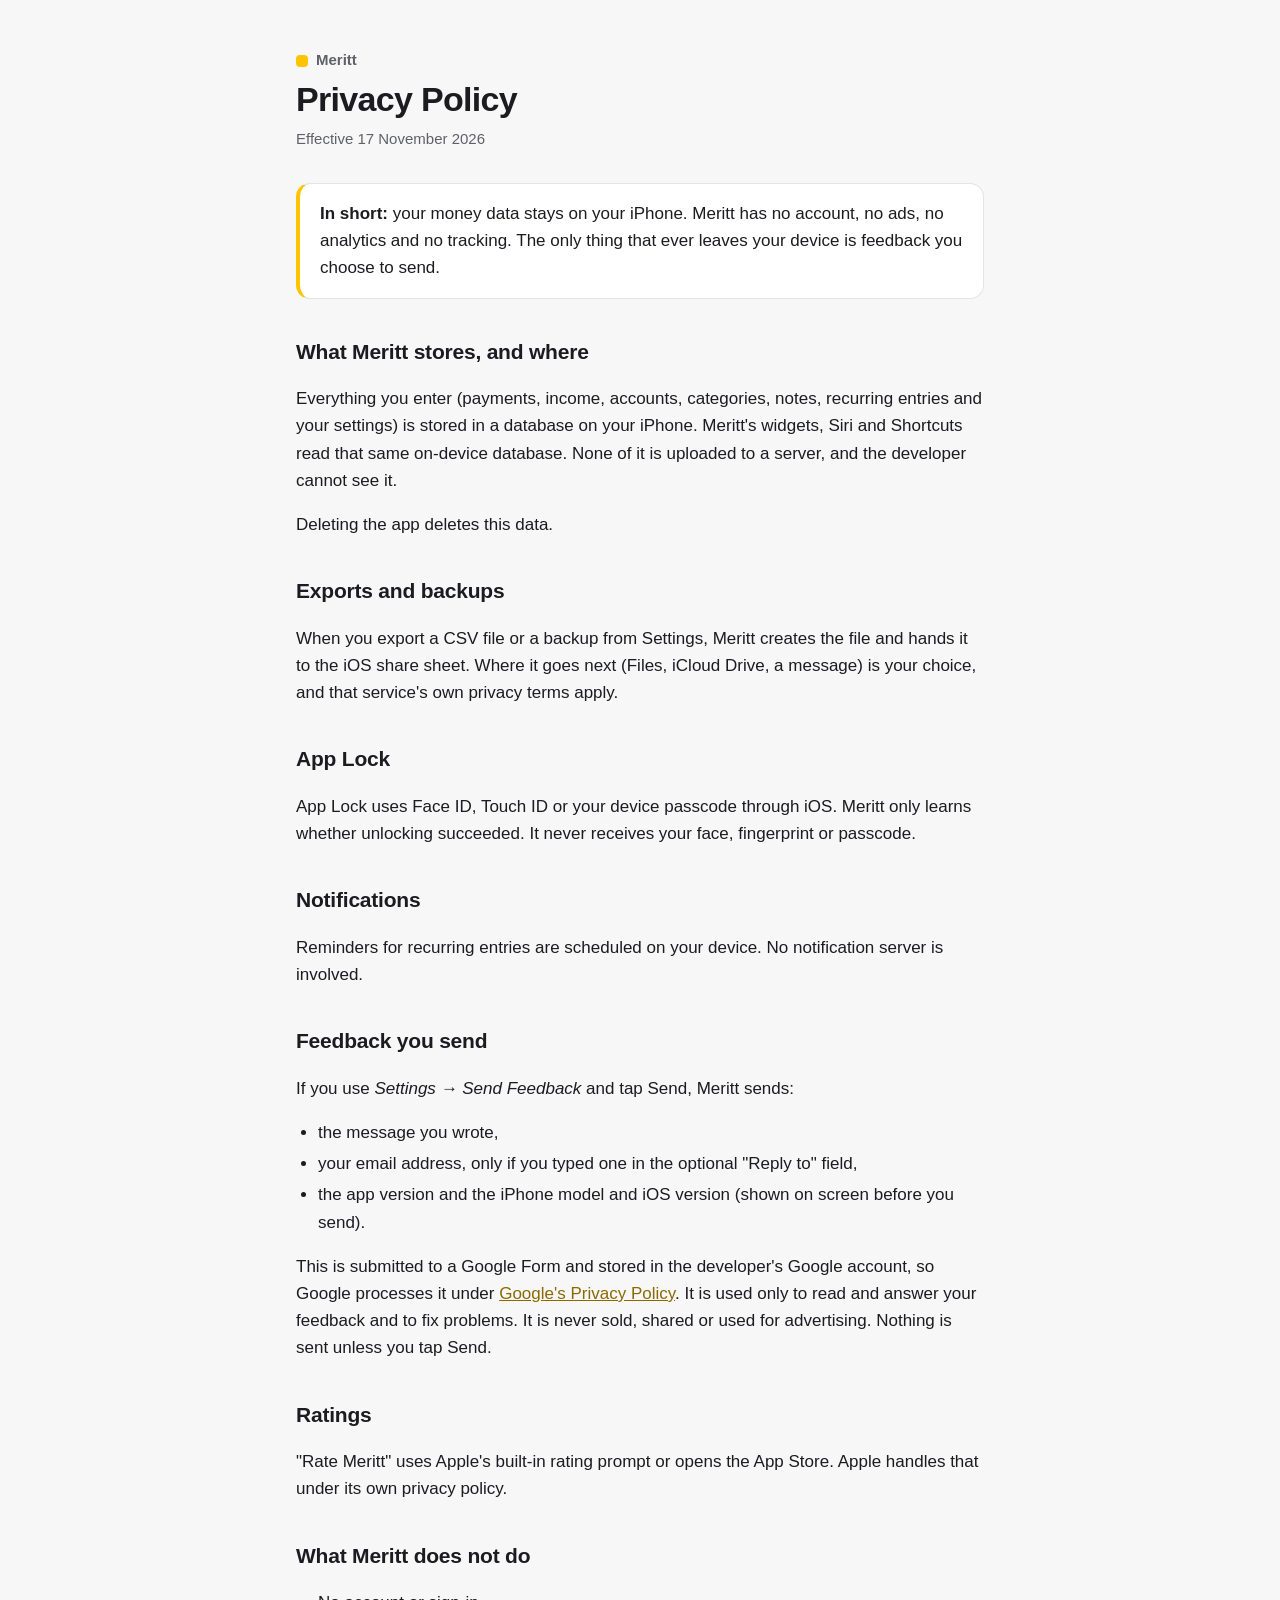
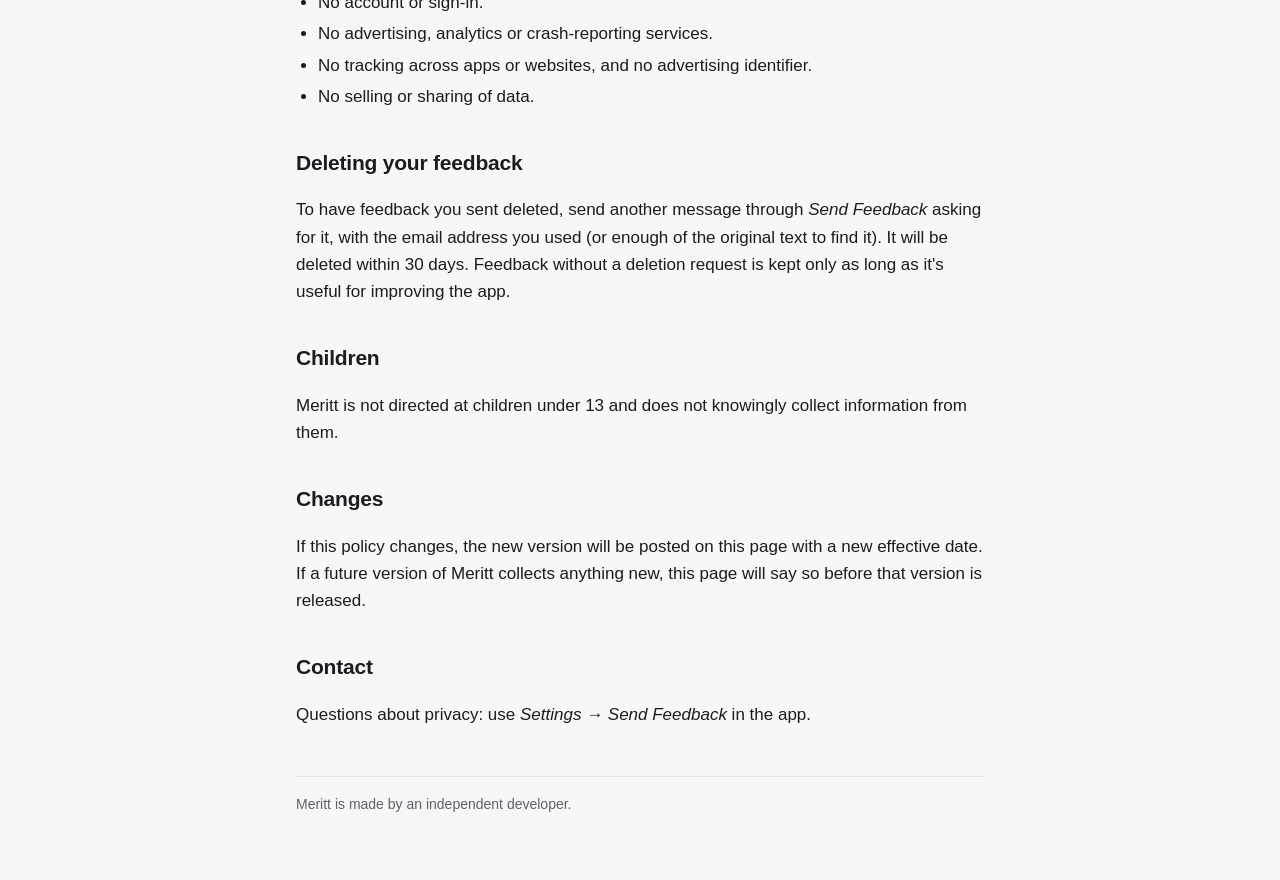
==== meritt/privacy/index.html @ 902e3b09 "Add Meritt privacy policy" ====
<!doctype html>
<html lang="en">
<head>
  <meta charset="utf-8" />
  <meta name="viewport" content="width=device-width, initial-scale=1" />
  <title>Meritt Privacy Policy</title>
  <meta name="description" content="How the Meritt money tracking app handles your data: it stays on your iPhone." />
  <meta name="color-scheme" content="light dark" />
  <style>
    :root {
      --bg: #f7f7f8;
      --surface: #ffffff;
      --text: #1c1c20;
      --muted: #5f6068;
      --line: #e4e4e8;
      --accent: #ffc400;
      --accent-ink: #8a6a00;
    }
    @media (prefers-color-scheme: dark) {
      :root {
        --bg: #0b0b0d;
        --surface: #17171a;
        --text: #f2f2f4;
        --muted: #a2a2aa;
        --line: #2a2a2f;
        --accent-ink: #ffc400;
      }
    }
    * { box-sizing: border-box; }
    body {
      margin: 0;
      background: var(--bg);
      color: var(--text);
      font: 17px/1.6 -apple-system, BlinkMacSystemFont, "SF Pro Text", "Segoe UI", Roboto, sans-serif;
      -webkit-text-size-adjust: 100%;
    }
    main { max-width: 720px; margin: 0 auto; padding: 48px 16px 64px; }
    header { margin-bottom: 32px; }
    .badge {
      display: inline-block;
      width: 12px; height: 12px;
      border-radius: 4px;
      background: var(--accent);
      margin-right: 8px;
      vertical-align: middle;
    }
    .app { font-weight: 600; color: var(--muted); font-size: 15px; }
    h1 { font-size: 34px; line-height: 1.15; margin: 8px 0 8px; letter-spacing: -0.02em; }
    .meta { color: var(--muted); font-size: 15px; margin: 0; }
    .summary {
      background: var(--surface);
      border: 1px solid var(--line);
      border-left: 4px solid var(--accent);
      border-radius: 14px;
      padding: 16px 20px;
      margin: 0 0 32px;
    }
    .summary p { margin: 0; }
    h2 { font-size: 21px; margin: 36px 0 8px; letter-spacing: -0.01em; }
    p, li { color: var(--text); }
    ul { padding-left: 22px; }
    li { margin: 4px 0; }
    a { color: var(--accent-ink); }
    footer { margin-top: 48px; padding-top: 16px; border-top: 1px solid var(--line); color: var(--muted); font-size: 14px; }
  </style>
</head>
<body>
  <main>
    <header>
      <div class="app"><span class="badge" aria-hidden="true"></span>Meritt</div>
      <h1>Privacy Policy</h1>
      <p class="meta">Effective 17 November 2026</p>
    </header>

    <div class="summary">
      <p><strong>In short:</strong> your money data stays on your iPhone. Meritt has no account, no ads, no
      analytics and no tracking. The only thing that ever leaves your device is feedback you choose to send.</p>
    </div>

    <h2>What Meritt stores, and where</h2>
    <p>Everything you enter (payments, income, accounts, categories, notes, recurring entries and your settings)
    is stored in a database on your iPhone. Meritt's widgets, Siri and Shortcuts read that same on-device
    database. None of it is uploaded to a server, and the developer cannot see it.</p>
    <p>Deleting the app deletes this data.</p>

    <h2>Exports and backups</h2>
    <p>When you export a CSV file or a backup from Settings, Meritt creates the file and hands it to the iOS share
    sheet. Where it goes next (Files, iCloud Drive, a message) is your choice, and that service's own privacy
    terms apply.</p>

    <h2>App Lock</h2>
    <p>App Lock uses Face ID, Touch ID or your device passcode through iOS. Meritt only learns whether
    unlocking succeeded. It never receives your face, fingerprint or passcode.</p>

    <h2>Notifications</h2>
    <p>Reminders for recurring entries are scheduled on your device. No notification server is involved.</p>

    <h2>Feedback you send</h2>
    <p>If you use <em>Settings → Send Feedback</em> and tap Send, Meritt sends:</p>
    <ul>
      <li>the message you wrote,</li>
      <li>your email address, only if you typed one in the optional "Reply to" field,</li>
      <li>the app version and the iPhone model and iOS version (shown on screen before you send).</li>
    </ul>
    <p>This is submitted to a Google Form and stored in the developer's Google account, so Google processes it
    under <a href="https://policies.google.com/privacy">Google's Privacy Policy</a>. It is used only to read and
    answer your feedback and to fix problems. It is never sold, shared or used for advertising. Nothing is
    sent unless you tap Send.</p>

    <h2>Ratings</h2>
    <p>"Rate Meritt" uses Apple's built-in rating prompt or opens the App Store. Apple handles that under its own
    privacy policy.</p>

    <h2>What Meritt does not do</h2>
    <ul>
      <li>No account or sign-in.</li>
      <li>No advertising, analytics or crash-reporting services.</li>
      <li>No tracking across apps or websites, and no advertising identifier.</li>
      <li>No selling or sharing of data.</li>
    </ul>

    <h2>Deleting your feedback</h2>
    <p>To have feedback you sent deleted, send another message through <em>Send Feedback</em> asking for it, with
    the email address you used (or enough of the original text to find it). It will be deleted within 30 days.
    Feedback without a deletion request is kept only as long as it's useful for improving the app.</p>

    <h2>Children</h2>
    <p>Meritt is not directed at children under 13 and does not knowingly collect information from them.</p>

    <h2>Changes</h2>
    <p>If this policy changes, the new version will be posted on this page with a new effective date. If a future
    version of Meritt collects anything new, this page will say so before that version is released.</p>

    <h2>Contact</h2>
    <p>Questions about privacy: use <em>Settings → Send Feedback</em> in the app.</p>

    <footer>Meritt is made by an independent developer.</footer>
  </main>
</body>
</html>
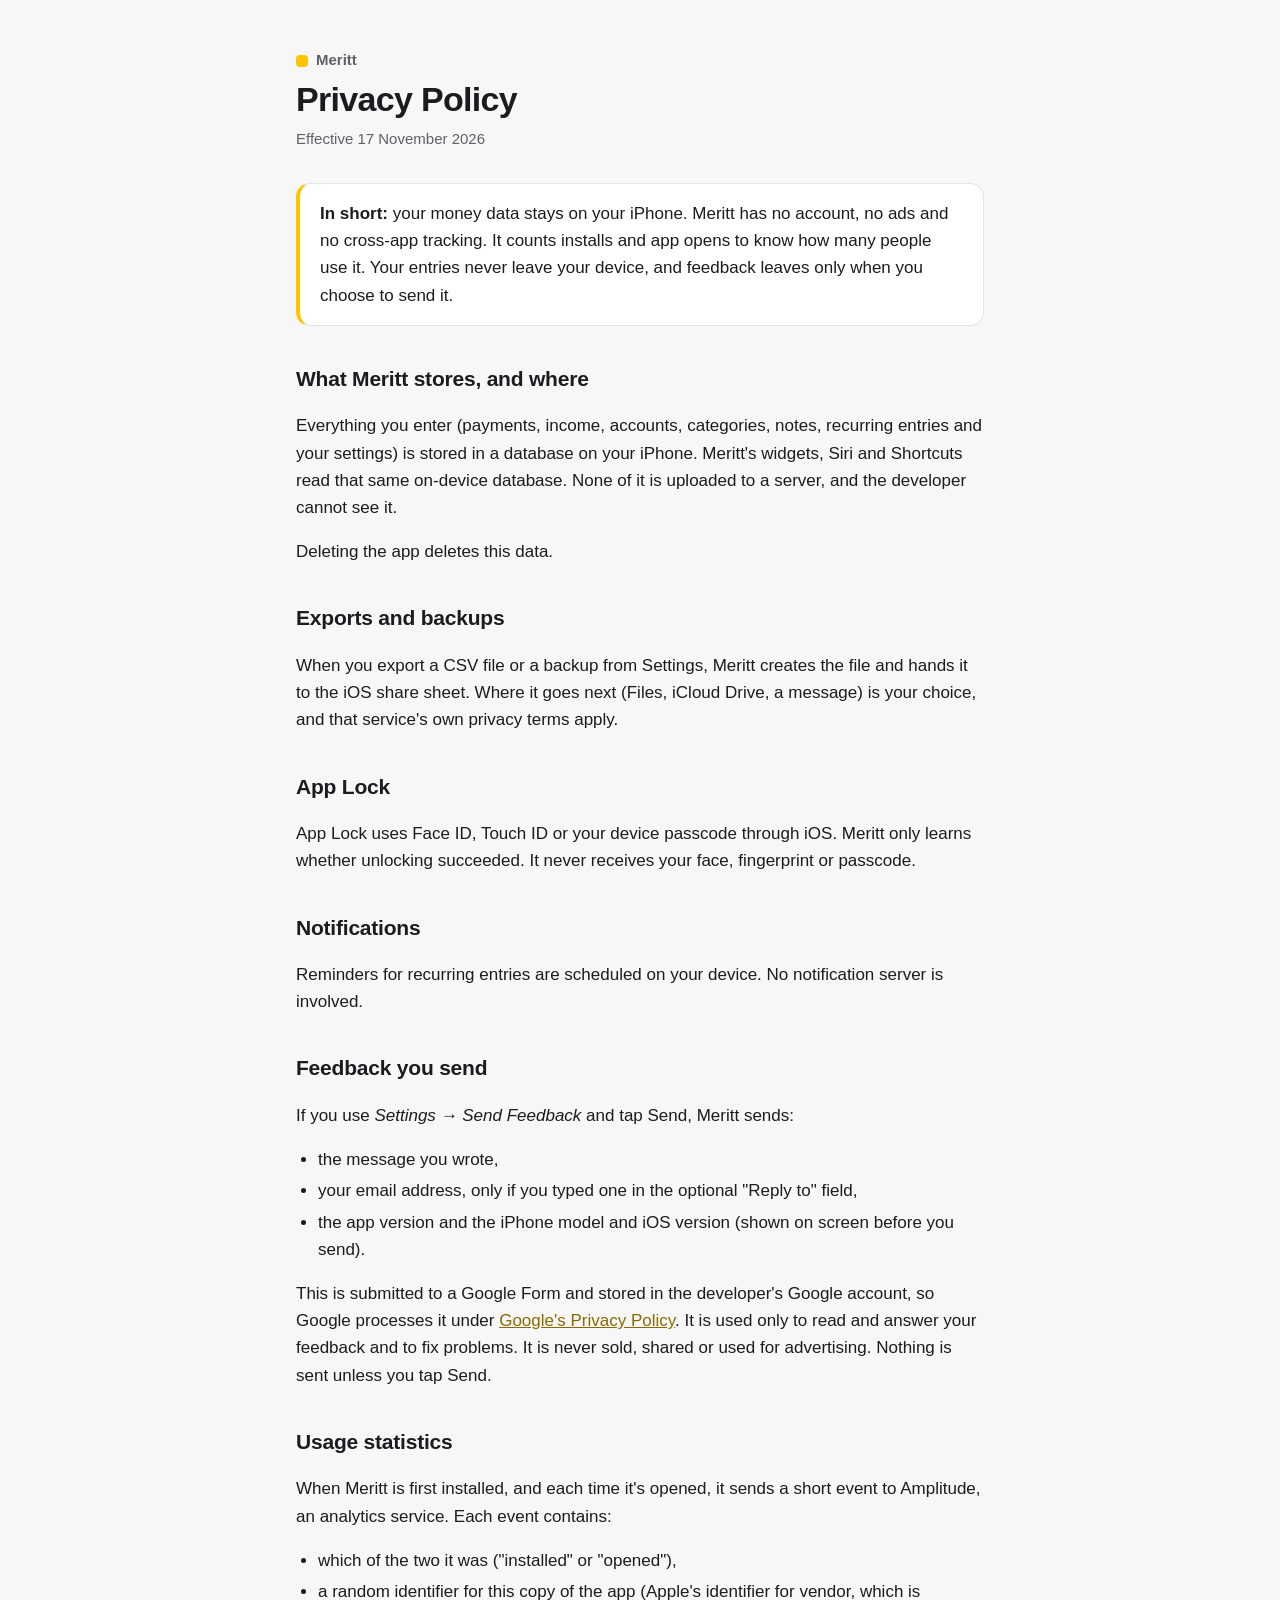
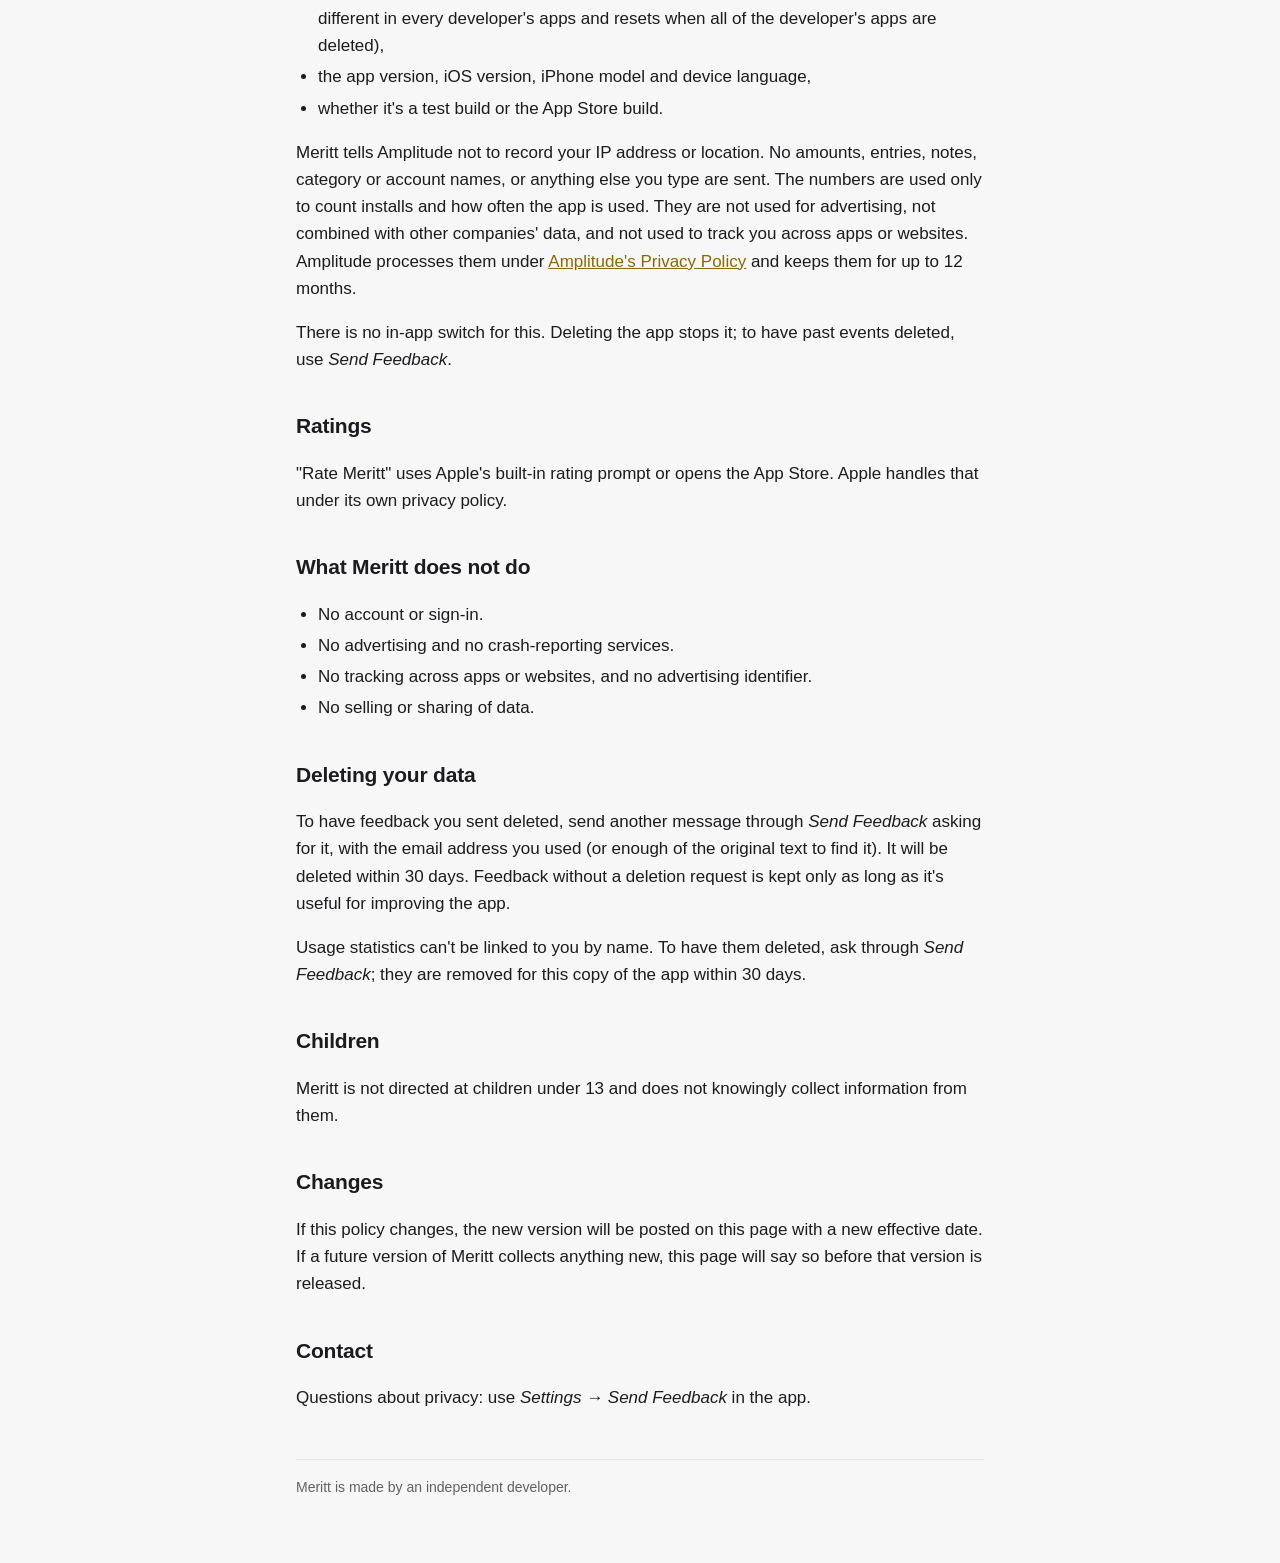
==== commit 5b3602a0: "Meritt privacy policy: usage statistics (Amplitude)" ====
--- a/meritt/privacy/index.html
+++ b/meritt/privacy/index.html
@@ -73,8 +73,9 @@
     </header>
 
     <div class="summary">
-      <p><strong>In short:</strong> your money data stays on your iPhone. Meritt has no account, no ads, no
-      analytics and no tracking. The only thing that ever leaves your device is feedback you choose to send.</p>
+      <p><strong>In short:</strong> your money data stays on your iPhone. Meritt has no account, no ads and no
+      cross-app tracking. It counts installs and app opens to know how many people use it. Your entries never
+      leave your device, and feedback leaves only when you choose to send it.</p>
     </div>
 
     <h2>What Meritt stores, and where</h2>
@@ -107,6 +108,24 @@
     answer your feedback and to fix problems. It is never sold, shared or used for advertising. Nothing is
     sent unless you tap Send.</p>
 
+    <h2>Usage statistics</h2>
+    <p>When Meritt is first installed, and each time it's opened, it sends a short event to Amplitude, an
+    analytics service. Each event contains:</p>
+    <ul>
+      <li>which of the two it was ("installed" or "opened"),</li>
+      <li>a random identifier for this copy of the app (Apple's identifier for vendor, which is different in every
+      developer's apps and resets when all of the developer's apps are deleted),</li>
+      <li>the app version, iOS version, iPhone model and device language,</li>
+      <li>whether it's a test build or the App Store build.</li>
+    </ul>
+    <p>Meritt tells Amplitude not to record your IP address or location. No amounts, entries, notes, category or
+    account names, or anything else you type are sent. The numbers are used only to count installs and how
+    often the app is used. They are not used for advertising, not combined with other companies' data, and not
+    used to track you across apps or websites. Amplitude processes them under
+    <a href="https://amplitude.com/privacy">Amplitude's Privacy Policy</a> and keeps them for up to 12 months.</p>
+    <p>There is no in-app switch for this. Deleting the app stops it; to have past events deleted, use
+    <em>Send Feedback</em>.</p>
+
     <h2>Ratings</h2>
     <p>"Rate Meritt" uses Apple's built-in rating prompt or opens the App Store. Apple handles that under its own
     privacy policy.</p>
@@ -114,15 +133,17 @@
     <h2>What Meritt does not do</h2>
     <ul>
       <li>No account or sign-in.</li>
-      <li>No advertising, analytics or crash-reporting services.</li>
+      <li>No advertising and no crash-reporting services.</li>
       <li>No tracking across apps or websites, and no advertising identifier.</li>
       <li>No selling or sharing of data.</li>
     </ul>
 
-    <h2>Deleting your feedback</h2>
+    <h2>Deleting your data</h2>
     <p>To have feedback you sent deleted, send another message through <em>Send Feedback</em> asking for it, with
     the email address you used (or enough of the original text to find it). It will be deleted within 30 days.
     Feedback without a deletion request is kept only as long as it's useful for improving the app.</p>
+    <p>Usage statistics can't be linked to you by name. To have them deleted, ask through <em>Send Feedback</em>; they
+    are removed for this copy of the app within 30 days.</p>
 
     <h2>Children</h2>
     <p>Meritt is not directed at children under 13 and does not knowingly collect information from them.</p>
